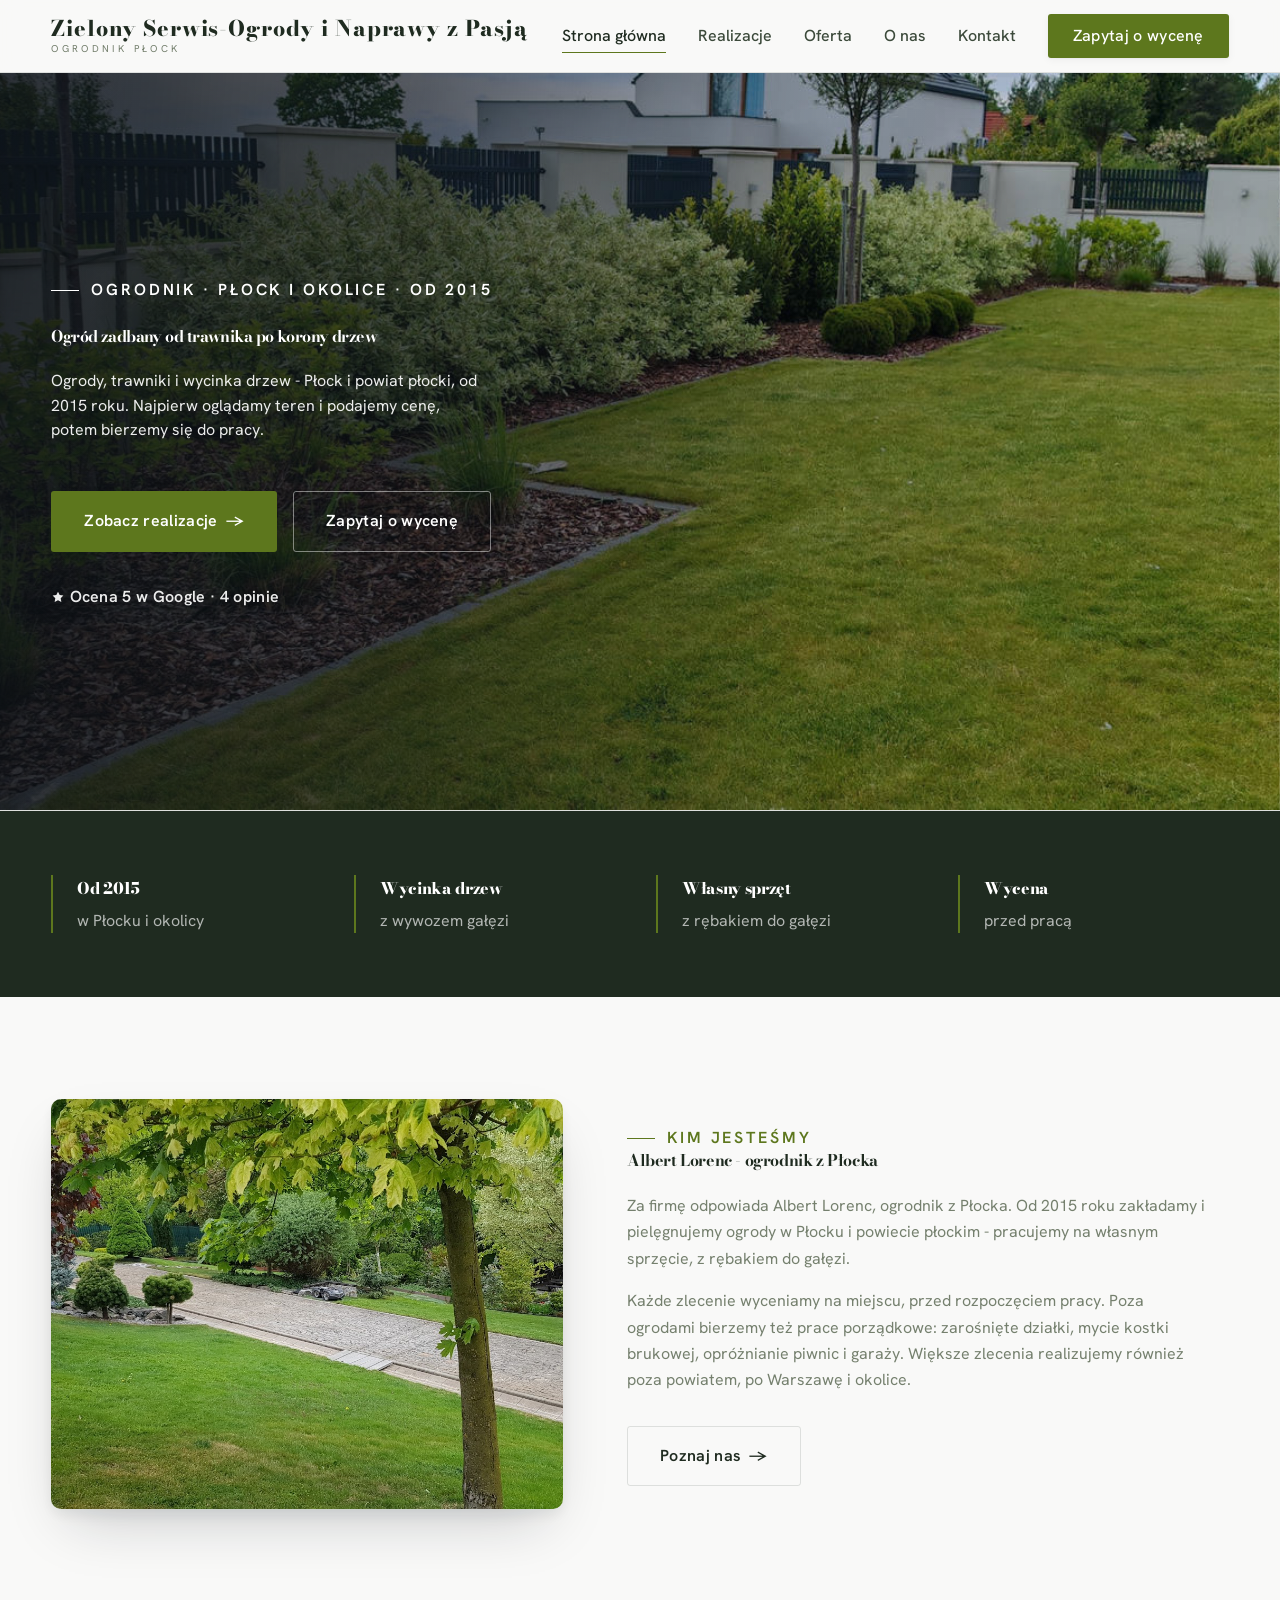
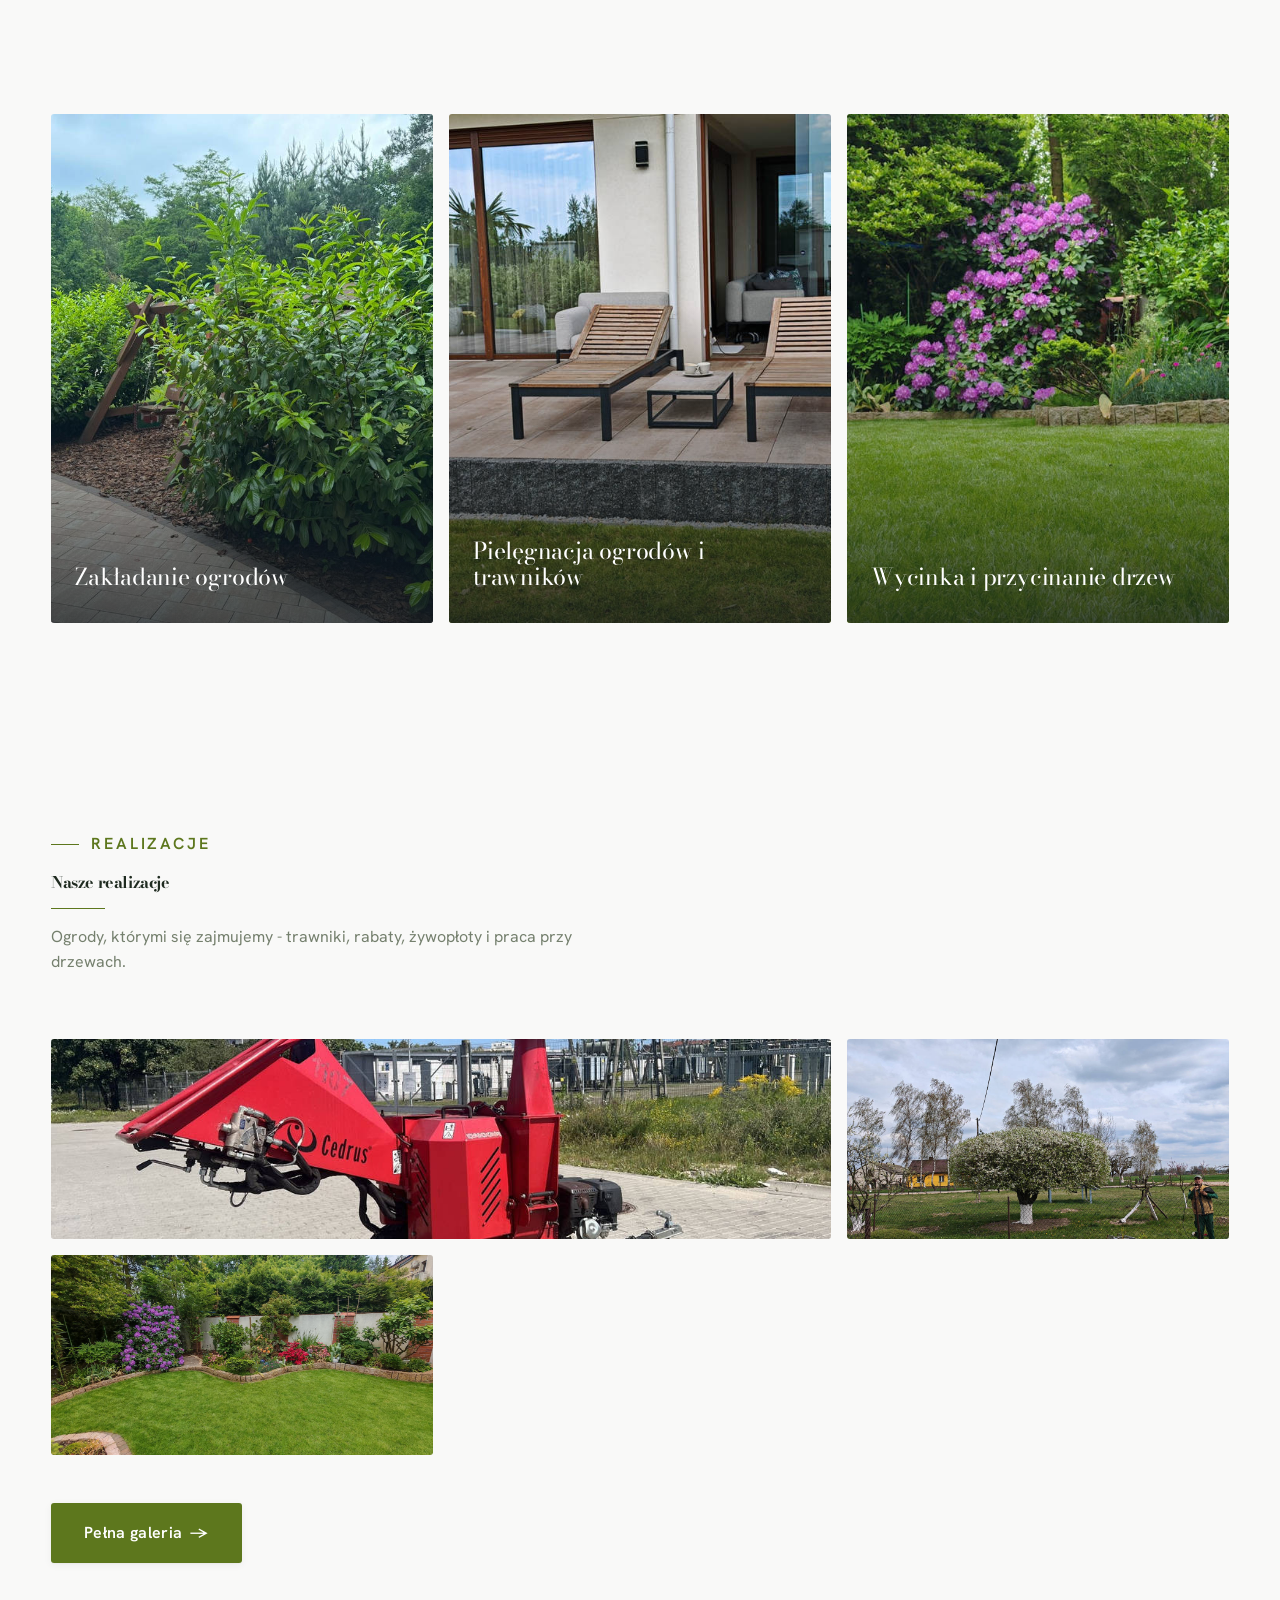
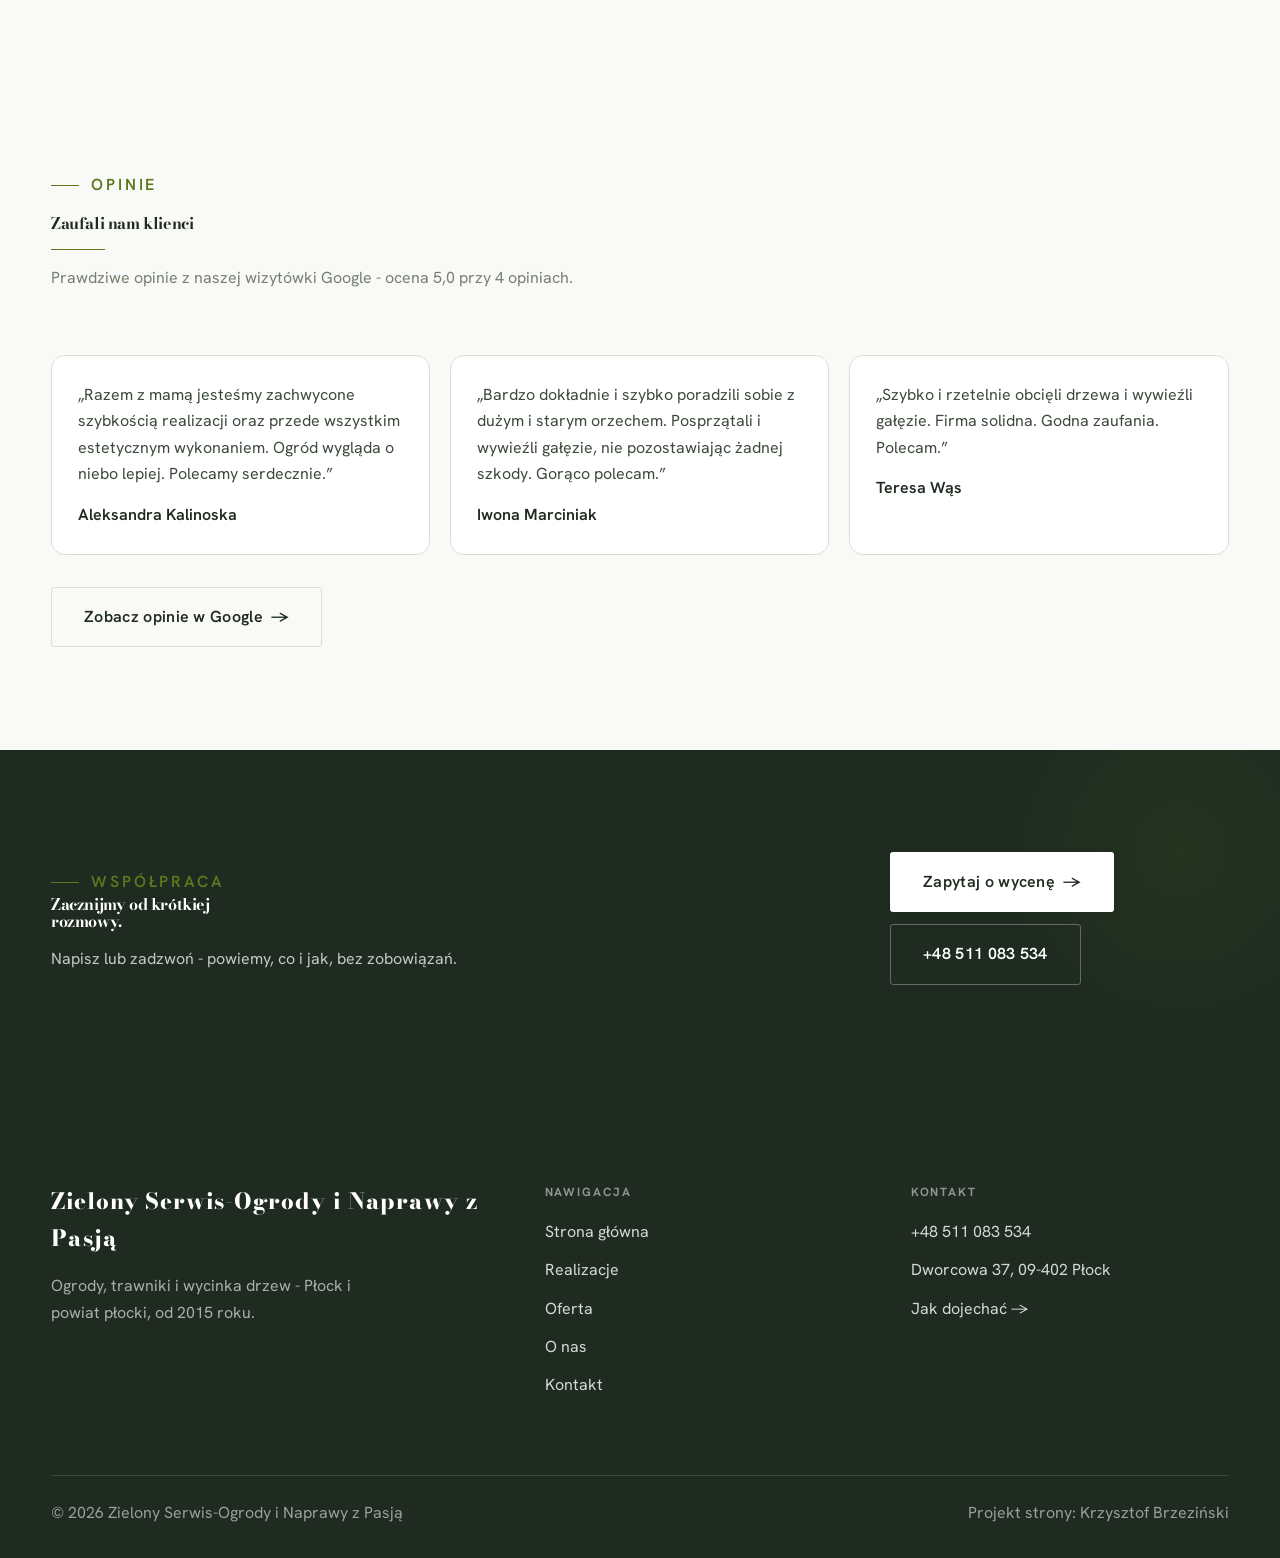
==== index.html @ 383aa209 "Strona demo: zielony-serwis-ogrody-i-naprawy-z-pasja" ====
<!DOCTYPE html>
<html lang="pl">
<head>
<meta charset="UTF-8">
<meta name="viewport" content="width=device-width, initial-scale=1.0">
<title>Zielony Serwis-Ogrody i Naprawy z Pasją - Ogrodnik · Płock</title>
<meta name="description" content="Zielony Serwis-Ogrody i Naprawy z Pasją - ogrodnik, Płock i okolice. Zakładanie i pielęgnacja ogrodów, koszenie trawników, wycinka i przycinanie drzew z wywozem gałęzi, porządkowanie działek. Wycena przed pracą - zadzwoń.">
<link rel="preconnect" href="https://fonts.googleapis.com">
<link rel="preconnect" href="https://fonts.gstatic.com" crossorigin>
<link href="https://fonts.googleapis.com/css2?family=Bodoni+Moda:wght@500;600;700&family=Hanken+Grotesk:wght@400;500;600&display=swap" rel="stylesheet">
<link rel="stylesheet" href="assets/styles.css">
</head>
<body>

<header class="nav">
  <div class="wrap nav-inner">
    <a class="brand" href="index.html"><span class="name">Zielony Serwis-Ogrody i Naprawy z Pasją</span><span class="sub">Ogrodnik Płock</span></a>
    <nav class="nav-links">
      <a href="index.html" class="active">Strona główna</a>
      <a href="realizacje.html">Realizacje</a>
      <a href="oferta.html">Oferta</a>
      <a href="o-nas.html">O nas</a>
      <a href="kontakt.html">Kontakt</a>
      <a href="kontakt.html" class="btn btn-accent">Zapytaj o wycenę</a>
    </nav>
    <button class="nav-toggle" aria-label="Menu"><span></span><span></span><span></span></button>
  </div>
</header>

<section class="hero-cine">
  <img src="img/hero.jpg" alt="Zielony Serwis-Ogrody i Naprawy z Pasją - Ogród zadbany przez cały sezon, od trawnika po korony drzew">
  <div class="wrap">
    <div class="hero-copy">
      <span class="eyebrow">Ogrodnik · Płock i okolice · od 2015</span>
      <h1>Ogród zadbany od trawnika po korony drzew</h1>
      <p class="lead">Ogrody, trawniki i wycinka drzew - Płock i powiat płocki, od 2015 roku. Najpierw oglądamy teren i podajemy cenę, potem bierzemy się do pracy.</p>
      <div class="hero-actions">
        <a href="realizacje.html" class="btn btn-accent">Zobacz realizacje <span class="arr">→</span></a>
        <a href="kontakt.html" class="btn btn-ghost" style="color:#fff;border-color:rgba(255,255,255,.45)">Zapytaj o wycenę</a>
      </div>
      <div style="margin-top:var(--space-6);color:#fff;font-weight:600;letter-spacing:.02em;opacity:.92"><svg class="ico-star" width="14" height="14" viewBox="0 0 24 24" style="vertical-align:-2px" aria-hidden="true"><path d="M12 2.8l2.85 5.8 6.4.93-4.63 4.5 1.1 6.37L12 17.4l-5.72 3 1.1-6.37-4.63-4.5 6.4-.93L12 2.8Z" fill="currentColor"/></svg> Ocena 5 w Google · 4 opinie</div>
    </div>
  </div>
</section>
<section class="strip" style="padding-block:0">
  <div class="wrap">
    <div class="item reveal"><div class="k">Od 2015</div><div class="v">w Płocku i okolicy</div></div>
    <div class="item reveal"><div class="k">Wycinka drzew</div><div class="v">z wywozem gałęzi</div></div>
    <div class="item reveal"><div class="k">Własny sprzęt</div><div class="v">z rębakiem do gałęzi</div></div>
    <div class="item reveal"><div class="k">Wycena</div><div class="v">przed pracą</div></div>
  </div>
</section>
<section>
  <div class="wrap split">
    <div class="split-art reveal"><img src="img/g1.jpg" alt="Zielony Serwis-Ogrody i Naprawy z Pasją - realizacja" loading="lazy"></div>
    <div class="split-copy reveal">
      <span class="eyebrow">Kim jesteśmy</span>
      <h2>Albert Lorenc - ogrodnik z Płocka</h2>
      <p class="muted">Za firmę odpowiada Albert Lorenc, ogrodnik z Płocka. Od 2015 roku zakładamy i pielęgnujemy ogrody w Płocku i powiecie płockim - pracujemy na własnym sprzęcie, z rębakiem do gałęzi.</p>
      <p class="muted">Każde zlecenie wyceniamy na miejscu, przed rozpoczęciem pracy. Poza ogrodami bierzemy też prace porządkowe: zarośnięte działki, mycie kostki brukowej, opróżnianie piwnic i garaży. Większe zlecenia realizujemy również poza powiatem, po Warszawę i okolice.</p>
      <a href="o-nas.html" class="btn btn-ghost">Poznaj nas <span class="arr">→</span></a>
    </div>
  </div>
</section>
<section class="gateways-band">
  <div class="wrap">
    <div class="gateways">
      <a href="oferta.html" class="gateway reveal"><img src="img/g2.jpg" alt="Zakładanie ogrodów" loading="lazy"><span class="g-ttl">Zakładanie ogrodów</span></a>
      <a href="oferta.html" class="gateway reveal"><img src="img/g3.jpg" alt="Pielęgnacja ogrodów i trawników" loading="lazy"><span class="g-ttl">Pielęgnacja ogrodów i trawników</span></a>
      <a href="oferta.html" class="gateway reveal"><img src="img/g4.jpg" alt="Wycinka i przycinanie drzew" loading="lazy"><span class="g-ttl">Wycinka i przycinanie drzew</span></a>
    </div>
  </div>
</section>
<section>
  <div class="wrap">
    <div class="head reveal">
      <span class="eyebrow">Realizacje</span>
      <h2>Nasze realizacje</h2>
      <p>Ogrody, którymi się zajmujemy - trawniki, rabaty, żywopłoty i praca przy drzewach.</p>
    </div>
    <div class="gallery">
      <div class="tile t-two3 reveal"><img src="img/g5.jpg" alt="Rębak do gałęzi" loading="lazy"><div class="cap">Rębak do gałęzi</div></div>
      <div class="tile t-third reveal"><img src="img/g6.jpg" alt="Przycinka starego drzewa" loading="lazy"><div class="cap">Przycinka starego drzewa</div></div>
      <div class="tile t-third reveal"><img src="img/about.jpg" alt="Zielony Serwis-Ogrody i Naprawy z Pasją" loading="lazy"></div>
    </div>
    <div style="margin-top:var(--space-7)" class="reveal"><a href="realizacje.html" class="btn btn-accent">Pełna galeria <span class="arr">→</span></a></div>
  </div>
</section>
<section>
  <div class="wrap">
    <div class="head reveal">
      <span class="eyebrow">Opinie</span>
      <h2>Zaufali nam klienci</h2>
      <p>Prawdziwe opinie z naszej wizytówki Google - ocena 5,0 przy 4 opiniach.</p>
    </div>
    <div class="reveal" style="display:grid;grid-template-columns:repeat(auto-fit,minmax(260px,1fr));gap:20px;margin-top:var(--space-7,2.5rem)">
      <figure style="margin:0;background:var(--white,#fff);border:1px solid var(--rose,#D9E0D2);border-radius:14px;padding:26px">
        <blockquote style="margin:0;font-size:1rem;line-height:1.65;color:var(--espresso-2,#3C4A3B)">&bdquo;Razem z mam&#261; jeste&#347;my zachwycone szybko&#347;ci&#261; realizacji oraz przede wszystkim estetycznym wykonaniem. Ogr&oacute;d wygl&#261;da o niebo lepiej. Polecamy serdecznie.&rdquo;</blockquote>
        <figcaption style="margin-top:14px;font-weight:600;color:var(--espresso,#1F2B20)">Aleksandra Kalinoska</figcaption>
      </figure>
      <figure style="margin:0;background:var(--white,#fff);border:1px solid var(--rose,#D9E0D2);border-radius:14px;padding:26px">
        <blockquote style="margin:0;font-size:1rem;line-height:1.65;color:var(--espresso-2,#3C4A3B)">&bdquo;Bardzo dok&#322;adnie i szybko poradzili sobie z du&#380;ym i starym orzechem. Posprz&#261;tali i wywie&#378;li ga&#322;&#281;zie, nie pozostawiaj&#261;c &#380;adnej szkody. Gor&#261;co polecam.&rdquo;</blockquote>
        <figcaption style="margin-top:14px;font-weight:600;color:var(--espresso,#1F2B20)">Iwona Marciniak</figcaption>
      </figure>
      <figure style="margin:0;background:var(--white,#fff);border:1px solid var(--rose,#D9E0D2);border-radius:14px;padding:26px">
        <blockquote style="margin:0;font-size:1rem;line-height:1.65;color:var(--espresso-2,#3C4A3B)">&bdquo;Szybko i rzetelnie obci&#281;li drzewa i wywie&#378;li ga&#322;&#281;zie. Firma solidna. Godna zaufania. Polecam.&rdquo;</blockquote>
        <figcaption style="margin-top:14px;font-weight:600;color:var(--espresso,#1F2B20)">Teresa W&#261;s</figcaption>
      </figure>
    </div>
    <div class="reveal" style="margin-top:var(--space-6,2rem)"><a class="btn btn-ghost" href="https://maps.google.com/?cid=3458383013996182584" target="_blank" rel="noopener">Zobacz opinie w Google <span class="arr">&rarr;</span></a></div>
  </div>
</section>
<section class="cta">
  <div class="wrap">
    <div class="reveal">
      <span class="eyebrow">Współpraca</span>
      <h2>Zacznijmy od krótkiej rozmowy.</h2>
      <p>Napisz lub zadzwoń - powiemy, co i jak, bez zobowiązań.</p>
    </div>
    <div class="cta-actions reveal">
      <a href="kontakt.html" class="btn btn-light">Zapytaj o wycenę <span class="arr">→</span></a>
      <a href="tel:+48511083534" class="btn btn-ghost" style="color:#fff;border-color:rgba(255,255,255,.3)">+48 511 083 534</a>
    </div>
  </div>
</section>

<footer>
  <div class="wrap">
    <div class="foot-grid">
      <div class="foot-brand">
        <div class="name">Zielony Serwis-Ogrody i Naprawy z Pasją</div>
        <p>Ogrody, trawniki i wycinka drzew - Płock i powiat płocki, od 2015 roku.</p>
      </div>
      <div class="foot-col">
        <h4>Nawigacja</h4>
        <a href="index.html">Strona główna</a>
        <a href="realizacje.html">Realizacje</a>
        <a href="oferta.html">Oferta</a>
        <a href="o-nas.html">O nas</a>
        <a href="kontakt.html">Kontakt</a>
      </div>
      <div class="foot-col">
        <h4>Kontakt</h4>
        <a href="tel:+48511083534">+48 511 083 534</a>
        <p>Dworcowa 37, 09-402 Płock</p>
        <a href="https://maps.google.com/?cid=3458383013996182584&g_mp=CiVnb29nbGUubWFwcy5wbGFjZXMudjEuUGxhY2VzLkdldFBsYWNlEAIYBCAA" target="_blank" rel="noopener">Jak dojechać →</a>
      </div>
    </div>
    <div class="foot-bot">
      <span>© 2026 Zielony Serwis-Ogrody i Naprawy z Pasją</span>
      <span>Projekt strony: Krzysztof Brzeziński</span>
    </div>
  </div>
</footer>


<script src="assets/main.js"></script>
</body>
</html>
---- assets/styles.css ----
/* ============================================================
   STOLBASZ — premium, architektoniczny B2B fit-out
   Jasna paleta, zero brązu. System wg premium-web-craft.
   Projekt strony: Krzysztof Brzeziński
   ============================================================ */

:root{
  /* PALETA — jasna, architektoniczna, chłodna */
  --paper:#F8F6F0;          /* główne tło */
  --paper-2:#EAEBDF;        /* sekcje alternatywne (chłodny jasny szary) */
  --paper-3:#EAEBDF;        /* delikatne wypełnienia */
  --ink:#1F2B20;            /* tekst główny — chłodny grafit */
  --ink-soft:#3C4A3B;       /* nagłówki drugorzędne */
  --muted:#75806E;          /* tekst poboczny */
  --line:rgba(31,43,32,.12);/* hairline */
  --accent:#2E4A36;         /* stonowany petrol-slate — jedyny akcent */
  --accent-d:#22392A;
  --accent-soft:rgba(46,74,54,.10);
  --dark:#1F2B20;           /* sekcje ciemne (stopka/CTA) */

  /* ODSTĘPY — skala 4/8 */
  --space-1:4px; --space-2:8px; --space-3:12px; --space-4:16px; --space-5:24px;
  --space-6:32px; --space-7:48px; --space-8:64px; --space-9:96px; --space-10:128px;

  /* TYPOGRAFIA — fluid clamp() */
  --text-sm:clamp(.82rem,.8rem+.1vw,.9rem);
  --text-base:clamp(1rem,.97rem+.15vw,1.1rem);
  --text-lg:clamp(1.12rem,1.05rem+.3vw,1.3rem);
  --text-h3:clamp(1.2rem,1.1rem+.5vw,1.5rem);
  --text-h2:clamp(1.9rem,1.5rem+1.9vw,2.8rem);
  --text-h1:clamp(2.6rem,1.9rem+3.6vw,4.6rem);

  /* PROMIENIE — architektoniczne, raczej ostre */
  --r-sm:3px; --r-md:6px; --r-lg:10px;

  /* RUCH */
  --ease:cubic-bezier(.25,.46,.45,.94); --dur:.24s;

  /* CIENIE — miękkie, warstwowe */
  --sh-sm:0 1px 2px rgba(16,24,32,.04), 0 2px 8px rgba(16,24,32,.05);
  --sh-md:0 2px 6px rgba(16,24,32,.05), 0 12px 28px -8px rgba(16,24,32,.12);
  --sh-lg:0 6px 14px rgba(16,24,32,.07), 0 26px 56px -18px rgba(16,24,32,.22);

  --hairline:1px solid var(--line);

  --font-display:'Bodoni Moda',serif;
  --font-body:'Hanken Grotesk',sans-serif;
}

*{box-sizing:border-box;margin:0;padding:0}
html{scroll-behavior:smooth}
body{
  font-family:var(--font-body);
  font-size:var(--text-base);
  line-height:1.65;
  color:var(--ink);
  background:var(--paper);
  -webkit-font-smoothing:antialiased;
  text-rendering:optimizeLegibility;
}
img{max-width:100%;display:block}
a{color:inherit;text-decoration:none}

.wrap{width:min(92%,1180px);margin-inline:auto}
section{padding-block:clamp(52px,6.5vw,96px)}

h1,h2,h3{font-family:var(--font-display);font-weight:700;line-height:1.08;letter-spacing:-.02em;color:var(--ink)}
h1{font-size:var(--text-h1);letter-spacing:-.035em}
h2{font-size:var(--text-h2);letter-spacing:-.025em}
h3{font-size:var(--text-h3)}
p{max-width:65ch}

.eyebrow{
  font-family:var(--font-body);
  font-size:var(--text-sm);
  font-weight:600;
  letter-spacing:.18em;
  text-transform:uppercase;
  color:var(--accent);
  display:inline-flex;align-items:center;gap:var(--space-3);
}
.eyebrow::before{content:"";width:28px;height:1px;background:var(--accent);display:inline-block}

.muted{color:var(--muted)}
.lead{font-size:var(--text-lg);line-height:1.55;color:var(--ink-soft);max-width:50ch}

/* ---------- BUTTONS ---------- */
.btn{
  display:inline-flex;align-items:center;gap:var(--space-2);
  font-weight:600;font-size:var(--text-sm);letter-spacing:.02em;
  padding:var(--space-4) var(--space-6);
  border-radius:var(--r-sm);
  transition:transform var(--dur) var(--ease),box-shadow var(--dur) var(--ease),background var(--dur) var(--ease);
  cursor:pointer;border:1px solid transparent;
}
.btn-accent{background:var(--accent);color:#fff;box-shadow:var(--sh-sm)}
.btn-accent:hover{background:var(--accent-d);transform:translateY(-2px);box-shadow:var(--sh-md)}
.btn-accent:active{transform:translateY(0);box-shadow:var(--sh-sm)}
.btn-ghost{background:transparent;color:var(--ink);border-color:var(--line)}
.btn-ghost:hover{border-color:var(--accent);color:var(--accent);transform:translateY(-2px)}
.btn-light{background:#fff;color:var(--ink);box-shadow:var(--sh-sm)}
.btn-light:hover{transform:translateY(-2px);box-shadow:var(--sh-md)}
.btn .arr{transition:transform var(--dur) var(--ease)}
.btn:hover .arr{transform:translateX(4px)}

/* ---------- NAV ---------- */
.nav{
  position:sticky;top:0;z-index:50;
  background:color-mix(in srgb,var(--paper) 88%,transparent);
  backdrop-filter:saturate(140%) blur(10px);
  border-bottom:var(--hairline);
}
.nav-inner{display:flex;align-items:center;justify-content:space-between;height:72px}
.brand{display:flex;flex-direction:column;line-height:1}
.brand .name{font-family:var(--font-display);font-weight:800;font-size:1.35rem;letter-spacing:.04em}
.brand .sub{font-size:.62rem;letter-spacing:.34em;text-transform:uppercase;color:var(--muted);margin-top:5px}
.nav-links{display:flex;align-items:center;gap:var(--space-6)}
.nav-links a{font-size:var(--text-sm);font-weight:500;color:var(--ink-soft);position:relative;padding-block:4px;transition:color var(--dur) var(--ease)}
.nav-links a::after{content:"";position:absolute;left:0;bottom:0;width:0;height:1.5px;background:var(--accent);transition:width var(--dur) var(--ease)}
.nav-links a:hover,.nav-links a.active{color:var(--ink)}
.nav-links a:hover::after,.nav-links a.active::after{width:100%}
.nav-links .btn{padding:var(--space-2) var(--space-5)}
/* przyciski w nav: właściwy kolor (przebij .nav-links a) + bez podkreślenia */
.nav-links a.btn-accent{color:#fff}
.nav-links a.btn-ghost,.nav-links a.btn-light{color:var(--ink)}
.nav-links a.btn::after{display:none}
.nav-toggle{display:none;background:none;border:none;cursor:pointer;flex-direction:column;gap:5px;padding:8px}
.nav-toggle span{width:24px;height:2px;background:var(--ink);transition:var(--dur)}

/* ---------- HERO (split) ---------- */
.hero{position:relative;overflow:hidden;border-bottom:var(--hairline)}
.hero-grid{display:grid;grid-template-columns:1.05fr .95fr;gap:clamp(24px,4vw,60px);align-items:center;
  padding-block:clamp(36px,4.5vw,64px)}
.hero-copy .eyebrow{margin-bottom:var(--space-5)}
.hero-copy h1{margin-bottom:var(--space-5)}
.hero-copy .lead{margin-bottom:var(--space-7)}
.hero-actions{display:flex;flex-wrap:wrap;gap:var(--space-4)}
.hero-art{position:relative;aspect-ratio:4/3;border-radius:var(--r-lg);overflow:hidden;box-shadow:var(--sh-lg)}
.hero-art img{width:100%;height:100%;object-fit:cover}
.hero-art::after{content:"";position:absolute;inset:0;background:linear-gradient(180deg,transparent 55%,rgba(18,24,28,.28))}
.hero-badge{position:absolute;left:var(--space-5);bottom:var(--space-5);z-index:2;
  background:rgba(252,252,251,.94);backdrop-filter:blur(4px);
  border-radius:var(--r-md);padding:var(--space-4) var(--space-5);box-shadow:var(--sh-md);max-width:78%}
.hero-badge strong{display:block;font-family:var(--font-display);font-size:1rem;letter-spacing:-.01em}
.hero-badge span{font-size:var(--text-sm);color:var(--muted)}

/* ---------- HERO duży / kinowy (strona główna) ---------- */
.hero-cine{position:relative;min-height:clamp(560px,82vh,840px);min-height:clamp(560px,82svh,840px);display:flex;align-items:center;overflow:hidden;border-bottom:var(--hairline)}
.hero-cine>img{position:absolute;inset:0;width:100%;height:100%;object-fit:cover;z-index:0}
.hero-cine::after{content:"";position:absolute;inset:0;z-index:1;
  background:linear-gradient(95deg,rgba(13,18,23,.86) 0%,rgba(13,18,23,.64) 32%,rgba(13,18,23,.24) 62%,rgba(13,18,23,.04) 100%)}
.hero-cine .wrap{position:relative;z-index:2;padding-block:var(--space-8)}
.hero-cine .hero-copy{max-width:660px}
.hero-cine .eyebrow{color:#fff;margin-bottom:var(--space-5)}
.hero-cine .eyebrow::before{background:#fff}
.hero-cine h1{color:#fff;margin-bottom:var(--space-5);font-size:clamp(2.9rem,2rem+4.4vw,5.2rem)}
.hero-cine .lead{color:rgba(255,255,255,.92);max-width:48ch;margin-bottom:var(--space-7)}
.hero-cine .hero-actions{display:flex;flex-wrap:wrap;gap:var(--space-4)}
@media(max-width:680px){
  .hero-cine{min-height:clamp(520px,76vh,640px);min-height:clamp(520px,76svh,640px);align-items:flex-end}
  .hero-cine::after{background:linear-gradient(0deg,rgba(13,18,23,.9) 6%,rgba(13,18,23,.45) 55%,rgba(13,18,23,.25) 100%)}
  .hero-cine .wrap{padding-bottom:var(--space-9)}
}

/* full-bleed hero variant (podstrony) */
.pagehead{position:relative;min-height:46vh;min-height:46svh;display:flex;align-items:flex-end;overflow:hidden;border-bottom:var(--hairline)}
.pagehead img{position:absolute;inset:0;width:100%;height:100%;object-fit:cover}
.pagehead::after{content:"";position:absolute;inset:0;background:linear-gradient(180deg,rgba(18,24,28,.25),rgba(18,24,28,.62))}
.pagehead .wrap{position:relative;z-index:2;padding-block:var(--space-9);color:#fff}
.pagehead h1{color:#fff;max-width:18ch}
.pagehead .eyebrow{color:#fff}
.pagehead .eyebrow::before{background:#fff}
.pagehead p{color:rgba(255,255,255,.86);margin-top:var(--space-4);max-width:54ch}

/* ---------- STRIP (pasek skrótów / liczby) ---------- */
.strip{background:var(--dark);color:#fff}
.strip .wrap{display:grid;grid-template-columns:repeat(4,1fr);gap:var(--space-6);padding-block:var(--space-8)}
.strip .item .k{font-family:var(--font-display);font-size:clamp(1.6rem,1.2rem+1.4vw,2.4rem);font-weight:800;letter-spacing:-.02em;color:#fff}
.strip .item .v{font-size:var(--text-sm);color:rgba(255,255,255,.66);margin-top:var(--space-2);line-height:1.45}
.strip .item{border-left:2px solid var(--accent);padding-left:var(--space-5)}

/* ---------- SECTION HEAD ---------- */
.head{max-width:48rem;margin-bottom:var(--space-8)}
.head.center{margin-inline:auto;text-align:center}
.head .eyebrow{margin-bottom:var(--space-4)}
.head h2{margin-bottom:var(--space-4)}
.head p{color:var(--muted);font-size:var(--text-lg);line-height:1.55}
.head.center p{margin-inline:auto}

/* ---------- INTRO SPLIT ---------- */
.split{display:grid;grid-template-columns:.92fr 1.08fr;gap:clamp(28px,5vw,80px);align-items:center}
.split.rev{grid-template-columns:1.08fr .92fr}
.split.rev .split-art{order:-1}
.split-art{position:relative;aspect-ratio:5/4;border-radius:var(--r-lg);overflow:hidden;box-shadow:var(--sh-lg)}
.split-art img{width:100%;height:100%;object-fit:cover}
.split-copy h2{margin-bottom:var(--space-5)}
.split-copy p+p{margin-top:var(--space-4)}
.split-copy .btn{margin-top:var(--space-6)}

/* ---------- SERVICES (zakres) ---------- */
.svc-grid{display:grid;grid-template-columns:repeat(auto-fit,minmax(280px,1fr));gap:var(--space-5)}
.svc{background:#fff;border:var(--hairline);border-radius:var(--r-md);padding:var(--space-7) var(--space-6);
  transition:transform var(--dur) var(--ease),box-shadow var(--dur) var(--ease),border-color var(--dur) var(--ease);
  position:relative;overflow:hidden}
.svc::before{content:"";position:absolute;left:0;top:0;width:3px;height:0;background:var(--accent);transition:height var(--dur) var(--ease)}
.svc:hover{transform:translateY(-4px);box-shadow:var(--sh-md);border-color:transparent}
.svc:hover::before{height:100%}
.svc .ic{font-family:var(--font-display);font-size:.8rem;font-weight:700;letter-spacing:.12em;color:var(--accent);margin-bottom:var(--space-4)}
.svc h3{margin-bottom:var(--space-3);font-size:1.22rem}
.svc p{color:var(--muted);font-size:var(--text-base);line-height:1.6}

/* big detailed service rows */
.svc-row{display:grid;grid-template-columns:.8fr 1.2fr;gap:clamp(20px,4vw,60px);align-items:center;padding-block:var(--space-8)}
.svc-row+.svc-row{border-top:var(--hairline)}
.svc-row.rev{grid-template-columns:1.2fr .8fr}
.svc-row.rev .svc-row-art{order:-1}
.svc-row-art{aspect-ratio:4/3;border-radius:var(--r-md);overflow:hidden;box-shadow:var(--sh-md)}
.svc-row-art img{width:100%;height:100%;object-fit:cover}
.svc-row h3{font-size:1.5rem;margin-bottom:var(--space-4)}
.svc-row .num{font-family:var(--font-display);font-size:.85rem;font-weight:700;letter-spacing:.14em;color:var(--accent);display:block;margin-bottom:var(--space-3)}
.svc-row ul{list-style:none;margin-top:var(--space-4);display:flex;flex-direction:column;gap:var(--space-2)}
.svc-row li{position:relative;padding-left:var(--space-5);color:var(--muted);font-size:var(--text-base)}
.svc-row li::before{content:"";position:absolute;left:0;top:.62em;width:8px;height:1px;background:var(--accent)}

/* ---------- GALLERY (realizacje) ---------- */
.gallery{display:grid;grid-template-columns:repeat(12,1fr);gap:var(--space-4);grid-auto-rows:200px}
/* GALERIA MASONRY — pionowe zdjęcia (portrety beauty/wellness) bez przycinania: kolumny, height auto */
.gallery-masonry{column-count:3;column-gap:var(--space-4)}
@media(max-width:900px){.gallery-masonry{column-count:2}}
@media(max-width:560px){.gallery-masonry{column-count:1}}
.gallery-masonry .m-tile{break-inside:avoid;margin:0 0 var(--space-4);padding:0;position:relative;overflow:hidden;border-radius:var(--r-md);border:1px solid var(--line)}
.gallery-masonry .m-tile img{width:100%;height:auto;display:block}
.gallery-masonry .m-tile .cap{position:absolute;left:0;right:0;bottom:0;padding:var(--space-4);color:#fff;background:linear-gradient(0deg,rgba(0,0,0,.55),transparent);font-size:var(--text-sm)}
.gallery-masonry .m-tile .cap small{display:block;font-weight:400;opacity:.78;letter-spacing:.04em;text-transform:uppercase;font-size:.66rem;margin-top:3px}
.tile{position:relative;overflow:hidden;border-radius:var(--r-md);box-shadow:var(--sh-sm);
  transition:transform var(--dur) var(--ease),box-shadow var(--dur) var(--ease)}
.tile img{width:100%;height:100%;object-fit:cover;transition:transform .6s var(--ease)}
.tile:hover{box-shadow:var(--sh-md)}
.tile:hover img{transform:scale(1.05)}
.tile .cap{position:absolute;left:0;right:0;bottom:0;padding:var(--space-5) var(--space-4) var(--space-4);
  background:linear-gradient(transparent,rgba(18,24,28,.78));color:#fff;
  font-size:var(--text-sm);font-weight:600;letter-spacing:.01em;
  opacity:0;transform:translateY(8px);transition:var(--dur) var(--ease)}
.tile:hover .cap{opacity:1;transform:translateY(0)}
.tile .cap small{display:block;font-weight:400;opacity:.78;letter-spacing:.04em;text-transform:uppercase;font-size:.66rem;margin-top:3px}
/* bento spans */
.t-wide{grid-column:span 6}
.t-tall{grid-column:span 6;grid-row:span 2}
.t-std{grid-column:span 6}
.t-third{grid-column:span 4}
.t-two3{grid-column:span 8}

/* ---------- TRUST / WIARYGODNOŚĆ ---------- */
.trust{background:var(--paper-2)}
.trust-grid{display:grid;grid-template-columns:repeat(auto-fit,minmax(240px,1fr));gap:var(--space-5);margin-top:var(--space-7)}
.trust-card{background:#fff;border-radius:var(--r-md);padding:var(--space-7) var(--space-6);box-shadow:var(--sh-sm);border-top:3px solid var(--accent)}
.trust-card .big{font-family:var(--font-display);font-size:clamp(1.8rem,1.3rem+1.6vw,2.6rem);font-weight:800;letter-spacing:-.02em;color:var(--ink);line-height:1}
.trust-card h3{font-size:1.12rem;margin:var(--space-3) 0 var(--space-2)}
.trust-card p{color:var(--muted);font-size:var(--text-base);line-height:1.55}

/* ---------- CTA band ---------- */
.cta{background:var(--dark);color:#fff;position:relative;overflow:hidden}
.cta .wrap{display:grid;grid-template-columns:1.4fr .6fr;gap:var(--space-7);align-items:center;position:relative;z-index:2}
.cta h2{color:#fff;max-width:20ch}
.cta p{color:rgba(255,255,255,.74);margin-top:var(--space-4)}
.cta-actions{display:flex;flex-direction:column;gap:var(--space-3);align-items:flex-start}
.cta::before{content:"";position:absolute;right:-80px;top:-80px;width:360px;height:360px;border-radius:50%;
  background:radial-gradient(circle,var(--accent-soft),transparent 70%)}

/* ---------- CONTACT ---------- */
.contact-grid{display:grid;grid-template-columns:.85fr 1.15fr;gap:clamp(28px,4vw,56px);align-items:start}
.info-list{display:flex;flex-direction:column;gap:var(--space-2)}
.info-row{display:flex;gap:var(--space-4);align-items:flex-start;padding-block:var(--space-4);border-bottom:var(--hairline)}
.info-row .ic{flex:none;width:42px;height:42px;display:grid;place-items:center;border-radius:50%;
  background:var(--accent-soft);color:var(--accent);font-size:1.05rem}
.info-row .lbl{font-size:.72rem;letter-spacing:.14em;text-transform:uppercase;color:var(--muted)}
.info-row .val{font-weight:600;font-size:var(--text-base);margin-top:2px}
.info-row a.val:hover{color:var(--accent)}
.map{border:none;border-radius:var(--r-lg);box-shadow:var(--sh-md);width:100%;height:100%;min-height:380px;filter:grayscale(.2) contrast(1.02)}
.form{background:#fff;border:var(--hairline);border-radius:var(--r-lg);padding:clamp(24px,3vw,40px);box-shadow:var(--sh-sm)}
.form .fld{margin-bottom:var(--space-5)}
.form label{display:block;font-size:var(--text-sm);font-weight:600;margin-bottom:var(--space-2)}
.form input,.form textarea{width:100%;font-family:inherit;font-size:var(--text-base);color:var(--ink);
  padding:var(--space-4);border:var(--hairline);border-radius:var(--r-sm);background:var(--paper);transition:border-color var(--dur)}
.form input:focus,.form textarea:focus{outline:none;border-color:var(--accent);background:#fff}
.form textarea{resize:vertical;min-height:120px}
.form .note{font-size:var(--text-sm);color:var(--muted);margin-top:var(--space-3)}

/* ---------- FOOTER ---------- */
footer{background:var(--dark);color:#fff;padding-block:var(--space-9) var(--space-6)}
.foot-grid{display:grid;grid-template-columns:1.4fr 1fr 1fr;gap:var(--space-7);margin-bottom:var(--space-8)}
.foot-brand .name{font-family:var(--font-display);font-weight:800;font-size:1.4rem;letter-spacing:.04em}
.foot-brand p{color:rgba(255,255,255,.62);margin-top:var(--space-4);font-size:var(--text-base);max-width:38ch}
.foot-col h4{font-size:.74rem;letter-spacing:.16em;text-transform:uppercase;color:rgba(255,255,255,.5);margin-bottom:var(--space-4)}
.foot-col a,.foot-col p{display:block;color:rgba(255,255,255,.82);font-size:var(--text-base);margin-bottom:var(--space-3)}
.foot-col a:hover{color:#fff}
.foot-bot{border-top:1px solid rgba(255,255,255,.12);padding-top:var(--space-5);display:flex;justify-content:space-between;flex-wrap:wrap;gap:var(--space-3);
  font-size:var(--text-sm);color:rgba(255,255,255,.55)}
.foot-bot a:hover{color:#fff}

/* ---------- REVEAL ---------- */
.reveal{opacity:0;transform:translateY(22px);transition:opacity .6s var(--ease),transform .6s var(--ease)}
.reveal.in{opacity:1;transform:none}

/* ---------- RESPONSIVE ---------- */
@media(max-width:920px){
  .hero-grid,.split,.split.rev,.svc-row,.svc-row.rev,.cta .wrap,.contact-grid,.foot-grid{grid-template-columns:1fr}
  .split.rev .split-art,.svc-row.rev .svc-row-art{order:0}
  .hero-art{aspect-ratio:16/10;max-height:420px}
  .strip .wrap{grid-template-columns:repeat(2,1fr);gap:var(--space-7)}
  .gallery{grid-auto-rows:180px}
  .t-wide,.t-tall,.t-std,.t-third,.t-two3{grid-column:span 6}
  .t-tall{grid-row:span 1}
  .cta-actions{flex-direction:row;flex-wrap:wrap}
  .foot-grid{gap:var(--space-6)}
}
@media(max-width:680px){
  .nav-links{position:fixed;inset:72px 0 auto 0;background:var(--paper);flex-direction:column;align-items:stretch;
    gap:0;padding:var(--space-4) 6%;border-bottom:var(--hairline);box-shadow:var(--sh-md);
    transform:translateY(-120%);transition:transform var(--dur) var(--ease)}
  .nav-links.open{transform:translateY(0)}
  .nav-links a{padding-block:var(--space-4);border-bottom:var(--hairline)}
  .nav-links .btn{margin-top:var(--space-3);justify-content:center}
  .nav-toggle{display:flex}
  .strip .wrap{grid-template-columns:1fr}
  .gallery{grid-template-columns:repeat(6,1fr)}
  .foot-grid{grid-template-columns:1fr}
}
@media(prefers-reduced-motion:reduce){
  *{animation-duration:.01ms!important;transition:none!important}
  .reveal{opacity:1!important;transform:none!important}
  html{scroll-behavior:auto}
}

/* ============================================================
   PREMIUM LAYER — destylat deep-researchu branż (anty-AI, spokój).
   Zmienne STOLBASZ (--accent/--ink/--paper/--line/--dark). Ruch ledwo
   zauważalny, krzywa cubic-bezier(.16,.84,.44,1); prefers-reduced-motion
   pokryte blanketem wyżej. Karty hairline zamiast cieni = #1 sygnał „nie-AI".
   ============================================================ */

/* więcej oddechu między sekcjami (liderzy: 110-130px) */
section{padding-block:clamp(64px,8vw,128px)}

/* 1) Aksamitny reveal — dłuższa, miękka krzywa zamiast „skoku" */
.reveal{transition:opacity .9s cubic-bezier(.16,.84,.44,1),transform .9s cubic-bezier(.16,.84,.44,1);will-change:opacity,transform}
/* stagger TYLKO w galerii (tam pozycja = porządek dzieci) */
.gallery .reveal:nth-child(2){transition-delay:.07s}
.gallery .reveal:nth-child(3){transition-delay:.14s}
.gallery .reveal:nth-child(4){transition-delay:.21s}
.gallery .reveal:nth-child(5){transition-delay:.28s}
.gallery .reveal:nth-child(6){transition-delay:.35s}

/* 2) Hero STATYCZNY na .hero-cine — Ken Burns CAŁKIEM WYŁĄCZONY 26.06 (3. zgłoszenie Szymona).
   GENEZA: animowanie scale na <img> hero z teksturami (cegły/framugi) re-samplinguje obraz
   klatka po klatce → na części ekranów drobne drganie/shimmer = „heroshot się trzęsie".
   translateY usunięto wcześniej, scale-only + will-change/GPU NIE wystarczyły do GWARANCJI gładkości.
   Krzysztof zażądał pewności („make sure, że błąd się nie pojawi") > efekt. Zero animacji = 0% drgania.
   Delikatny zoom zostaje TYLKO w pełnoekranowych hero gastro/studio (hg-bg/hs-bg — tło, inny
   mechanizm, chwalone, nigdy nie zgłaszane). NIE wracać do KB na .hero-cine bez realnego testu
   na sprzęcie klienta — to ryzyko regresji „trzęsienia”. */
/* BEZPIECZNY "wow" na hero = jednorazowy FADE-IN (opacity), nie zoom.
   opacity nie dotyka bitmapy → gładkie na KAŻDYM zdjęciu/ekranie/GPU, zero ryzyka migotania.
   Geometryczny ruch (scale/translate) na .hero-cine jest ZAKAZANY (bramka pilnuje). */
@keyframes heroFade{from{opacity:0}to{opacity:1}}
.hero-cine>img{transform:none;animation:heroFade 1.1s ease-out both}

/* 3) Akcentowy hairline pod nagłówkiem sekcji, który „rysuje się" przy wejściu */
.head h2{position:relative;padding-bottom:18px}
.head h2::after{content:"";position:absolute;left:0;bottom:0;height:1px;width:0;background:var(--accent);transition:width 1s cubic-bezier(.16,.84,.44,1) .15s}
.head.center h2::after{left:50%;transform:translateX(-50%)}
.head.reveal.in h2::after,.head.center.reveal.in h2::after{width:54px}

/* 4) Karty HAIRLINE zamiast cieni/zaokrągleń (najmocniejszy anty-AI detal) */
.svc{background:transparent;border:1px solid var(--line);border-radius:var(--r-sm);box-shadow:none}
.svc:hover{box-shadow:none;border-color:var(--accent);transform:translateY(-3px)}
.trust-card{background:transparent;box-shadow:none;border:1px solid var(--line);border-top:2px solid var(--accent);border-radius:var(--r-sm)}
.tile{box-shadow:none;border-radius:var(--r-sm)}
.tile:hover{box-shadow:none}

/* 5) Sticky-nav kondensuje się po przewinięciu (sygnał dopracowania) */
.nav{transition:box-shadow .4s ease,background .4s ease}
.nav.is-stuck{box-shadow:0 1px 0 var(--line),0 14px 30px -24px rgba(0,0,0,.45)}
.nav-inner{transition:height .35s var(--ease)}
.nav.is-stuck .nav-inner{height:60px}

/* 6) MANIFESTO — pełnoekranowy cytat-bohater (zastępuje generyczne „Dlaczego my") */
.manifesto{background:var(--paper-2);text-align:center}
.manifesto .wrap{max-width:60rem}
.manifesto p{font-family:var(--font-display);font-style:italic;font-size:clamp(1.6rem,1rem+2.4vw,2.8rem);line-height:1.32;color:var(--ink-soft);margin-inline:auto;max-width:26ch;position:relative;padding-top:var(--space-8)}
.manifesto p::before{content:"";position:absolute;top:0;left:50%;transform:translateX(-50%);width:54px;height:1px;background:var(--accent)}
.manifesto p span{color:var(--accent);font-style:italic}

/* 7) GATEWAYS — 3 duże bramy-zdjęcia (zamiast paska menu usług) */
.gateways{display:grid;grid-template-columns:repeat(3,1fr);gap:var(--space-4)}
.gateway{position:relative;aspect-ratio:3/4;overflow:hidden;border-radius:var(--r-sm);display:block}
.gateway img{width:100%;height:100%;object-fit:cover;transition:transform .8s var(--ease),filter .5s var(--ease)}
.gateway::after{content:"";position:absolute;inset:0;background:linear-gradient(180deg,transparent 38%,rgba(18,24,28,.74))}
.gateway:hover img{transform:scale(1.05);filter:brightness(1.05)}
.gateway .g-ttl{position:absolute;left:0;right:0;bottom:0;z-index:2;padding:var(--space-6) var(--space-5);color:#fff;font-family:var(--font-display);font-size:1.45rem;letter-spacing:-.01em;line-height:1.15}
.gateway .g-ttl small{display:block;font-family:var(--font-body);font-size:var(--text-sm);font-weight:400;opacity:.82;letter-spacing:.03em;margin-top:5px}
@media(max-width:760px){.gateways{grid-template-columns:1fr}.gateway{aspect-ratio:16/10}}

/* 8) LOGO klienta w nagłówku (gdy podane --logo) */
/* 52px domyślnie (feedback Bartka 06.07.2026: 40px ginęło, uwaga padła 3x; ~56px sprawdzone na żywym demie anna-borowiec-makeup) */
.brand-logo{height:64px;width:auto;max-width:300px;object-fit:contain;display:block}
.nav.is-stuck .brand-logo{height:52px}
@media(max-width:680px){.brand-logo{height:46px;max-width:210px}}

/* === auto-paleta ze zdjęć klienta (dopasowanie do estetyki socials) === */
:root{--accent:#5D771D;--accent-d:#3E5011;--accent-soft:rgba(93,119,29,0.10);--paper:#F9F9F8;--paper-2:#EFEFED;--paper-3:#E8E8E5;}
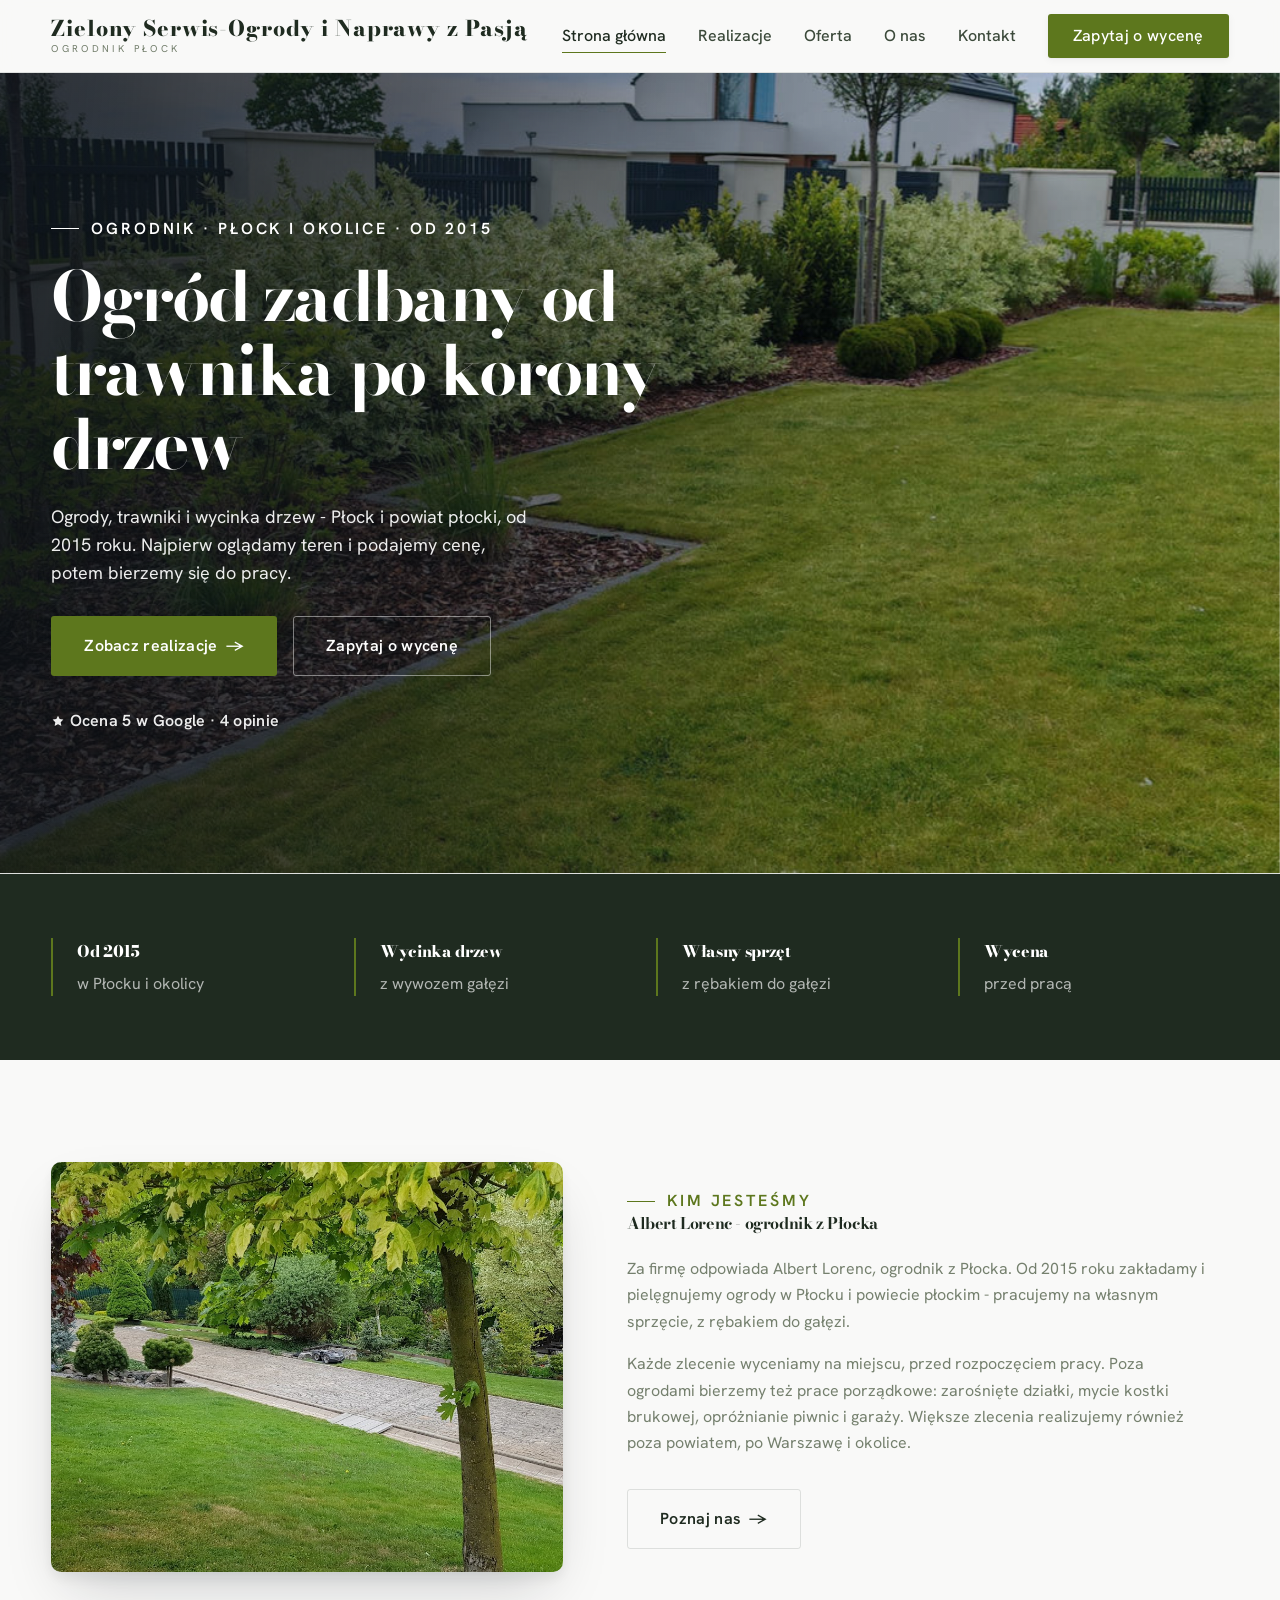
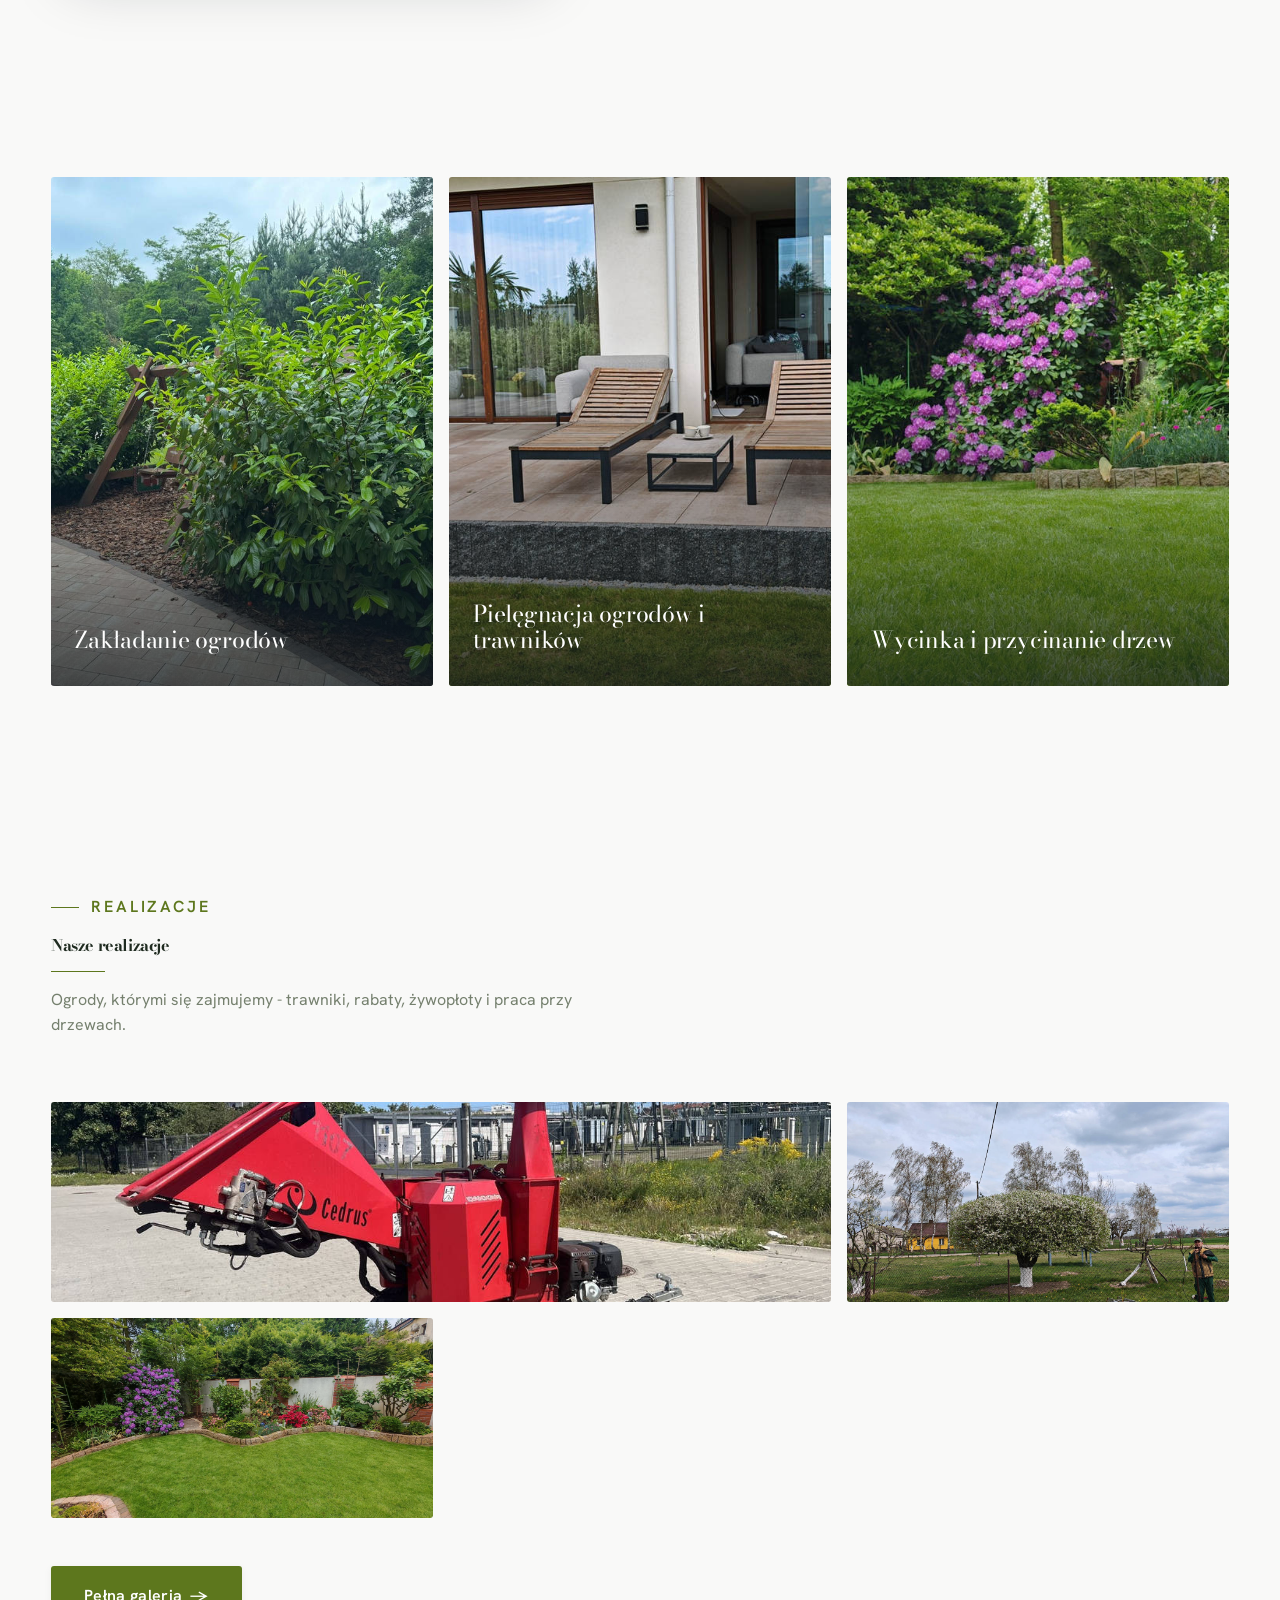
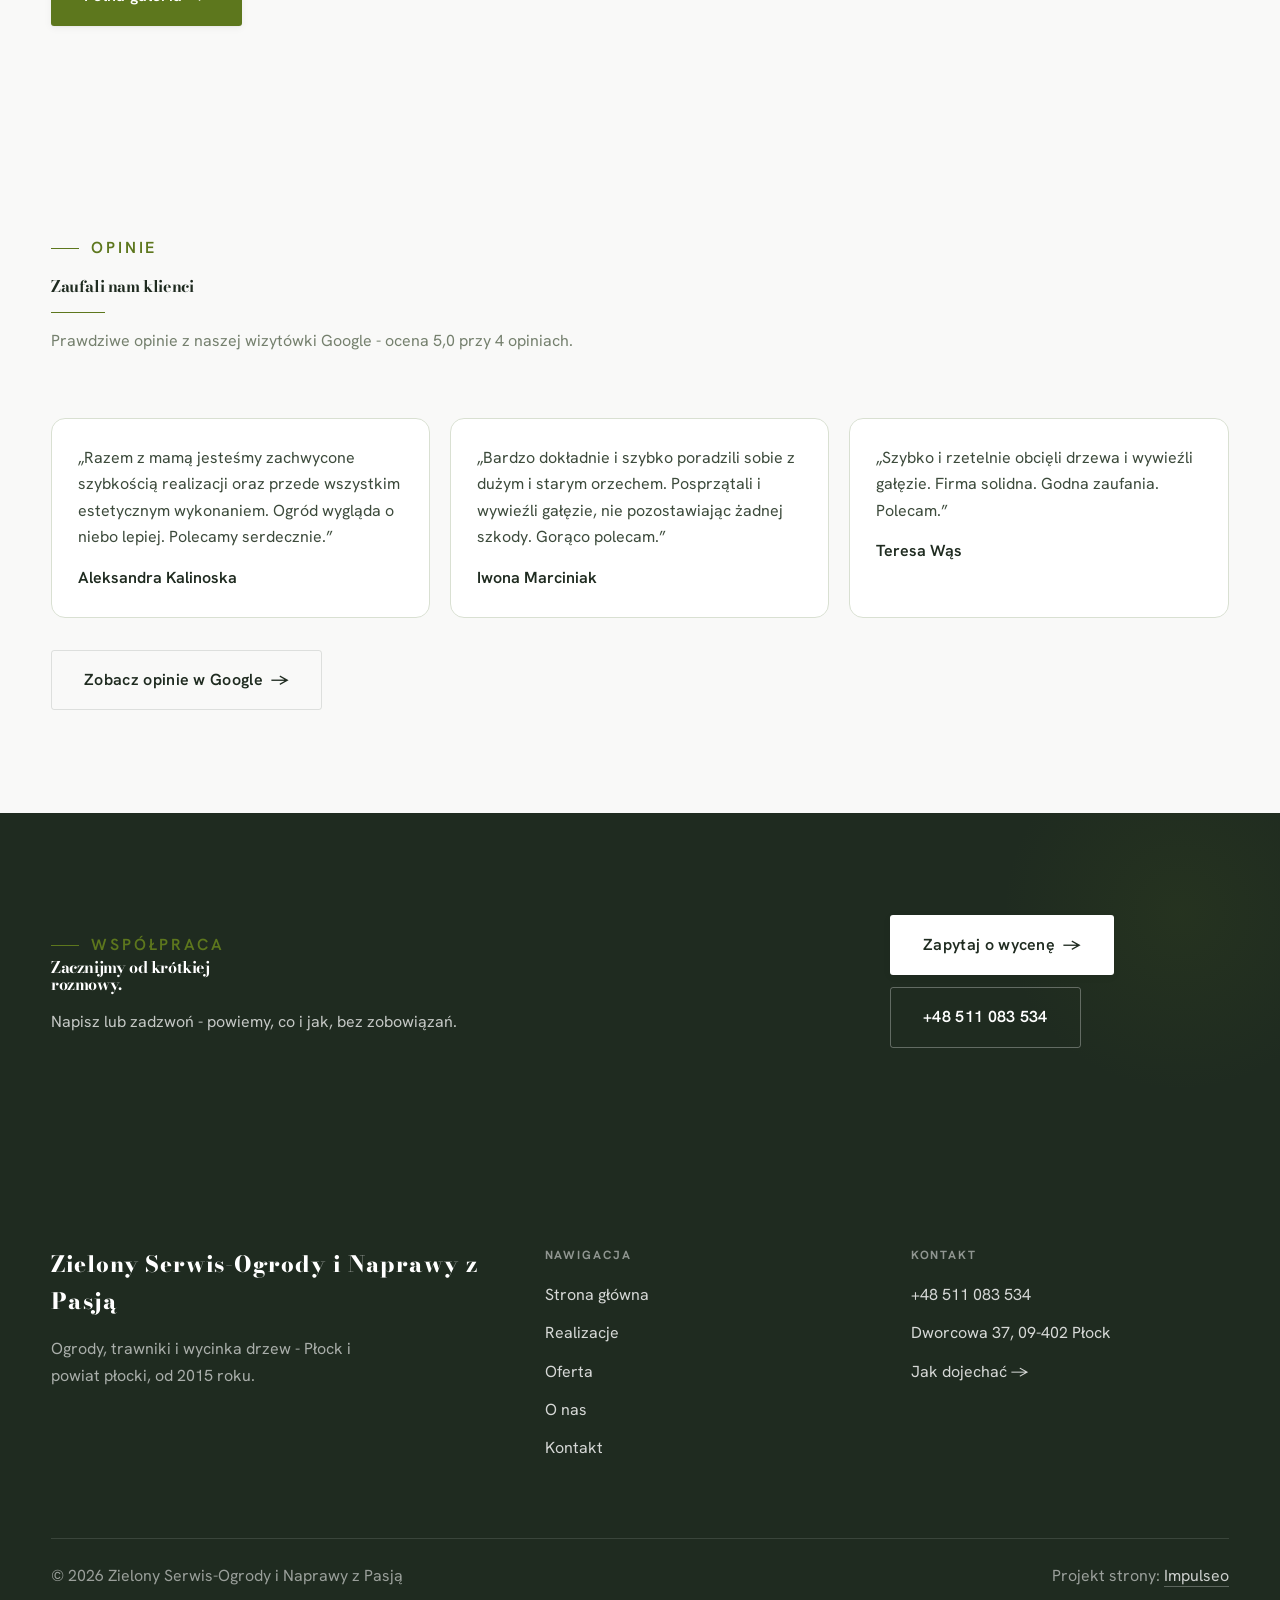
==== commit f6a1603c: "Stopka: podpis Impulseo z linkiem + poprawka znikajacego napisu w naglowku" ====
--- a/index.html
+++ b/index.html
@@ -148,7 +148,7 @@
     </div>
     <div class="foot-bot">
       <span>© 2026 Zielony Serwis-Ogrody i Naprawy z Pasją</span>
-      <span>Projekt strony: Krzysztof Brzeziński</span>
+      <span>Projekt strony: <a class="foot-credit" href="https://impulseo.pl" target="_blank" rel="noopener">Impulseo</a></span>
     </div>
   </div>
 </footer>
--- a/assets/styles.css
+++ b/assets/styles.css
@@ -1,7 +1,7 @@
 /* ============================================================
    STOLBASZ — premium, architektoniczny B2B fit-out
    Jasna paleta, zero brązu. System wg premium-web-craft.
-   Projekt strony: Krzysztof Brzeziński
+   Projekt strony: Impulseo (impulseo.pl)
    ============================================================ */
 
 :root{
@@ -409,3 +409,64 @@
 
 /* === auto-paleta ze zdjęć klienta (dopasowanie do estetyki socials) === */
 :root{--accent:#5D771D;--accent-d:#3E5011;--accent-soft:rgba(93,119,29,0.10);--paper:#F9F9F8;--paper-2:#EFEFED;--paper-3:#E8E8E5;}
+
+/* === HERO-FIT (29.07.2026) — hero DOPASOWUJE SIĘ do wysokości okna =========================
+   Zgłoszenie K. 29.07: na jego laptopie przyciski CTA w hero były ucięte dolną krawędzią
+   (Modern House). Pomiar headless (1512x879 → realny widok 792 px): dolna krawędź CTA
+   wypadała 123 px POD ekranem. Nawet przy maksymalnym oknie (982) było -20 px.
+
+   DLACZEGO POPRZEDNI FIX NIE DZIAŁAŁ: 27.07 dołożyliśmy @media(max-height:820px) — próg.
+   Widok K. ma ~792-895 px, czyli TUŻ NAD progiem → reguła w ogóle się nie włączała.
+   Progi są kruche: każdy inny laptop/dok/pasek zakładek przesuwa granicę.
+
+   ROZWIĄZANIE: zero progów. Każdy rozmiar, który decyduje o wysokości hero (typografia,
+   odstępy, padding), dostaje `min(dotychczasowa-wartość, X svh)` — czyli na wysokim ekranie
+   nic się nie zmienia, a im niższe okno, tym płynniej mniejsze. Treści NIE ucinamy.
+
+   Doklejane na SAM KONIEC styles.css (po motion) → wygrywa kaskadę, nie rusza reguł w miejscu.
+   Weryfikacja: tools-retrofit/measure_fold.py (mierzy zapas pod CTA dla 720/800/879/982). */
+
+/* ---------- HERO KINOWY (strona główna, rodziny „editorial") ---------- */
+.hero-cine .wrap{padding-block:min(var(--space-8),4svh)}
+.hero-cine .eyebrow{margin-bottom:min(var(--space-5),2svh)}
+.hero-cine h1{font-size:min(clamp(2.9rem,2rem + 4.4vw,5.2rem),7.6svh);
+  margin-bottom:min(var(--space-5),2.4svh)}
+.hero-cine .lead{font-size:min(1.125rem,2.3svh);line-height:1.55;
+  margin-bottom:min(var(--space-7),3.2svh)}
+
+/* ---------- HERO FACHOWCY — wariant A (pełny ekran) ---------- */
+.hf-panel{padding-top:min(clamp(6.5rem,13vh,9rem),11svh);
+  padding-bottom:min(clamp(2.6rem,6vh,3.6rem),4svh)}
+.hf-title{font-size:min(clamp(2.3rem,1.6rem + 3.2vw,4.3rem),7svh);
+  margin-top:min(var(--space-4),1.8svh);margin-bottom:min(var(--space-4),1.8svh)}
+.hf-lead{font-size:min(1.18rem,2.3svh);line-height:1.5}
+.hf-phone{margin-top:min(var(--space-6),2.8svh);margin-bottom:min(var(--space-5),2.2svh)}
+.hf-phone-num{font-size:min(clamp(2rem,1.5rem + 2.4vw,3.05rem),5.2svh)}
+.hf-trust{margin-top:min(var(--space-6),2.6svh);padding-top:min(var(--space-4),1.6svh)}
+
+/* Telefon: tam liczy się czytelność, nie upychanie — skalowanie wysokością wyłączone,
+   bo przy 844 px wysokości ekranu svh-limity zaczęłyby zmniejszać tekst bez potrzeby. */
+@media(max-width:680px){
+  .hero-cine h1{font-size:clamp(1.9rem,1.15rem + 4.4vw,2.7rem)}
+  .hero-cine .lead{font-size:.98rem}
+  .hf-title{font-size:clamp(2.1rem,1.6rem + 3.2vw,3rem)}
+  .hf-lead{font-size:1rem}
+  .hf-phone-num{font-size:clamp(1.9rem,1.5rem + 2.4vw,2.5rem)}
+}
+/* === /HERO-FIT === */
+
+
+/* ====== IMPULSEO-FIX-20260731 ======================================================
+   1) PODPIS w stopce jest teraz linkiem do impulseo.pl - ma być widocznie klikalny.
+   2) ŻYWY NAGŁÓWEK: warstwa przenikających kadrów (.mt-hero-layer) miała z-index:1, więc
+      lądowała NAD przyciemnieniem hero, a w rodzinie „fachowcy" nawet nad panelem z tekstem
+      (.hf-panel nie miał własnego z-index). Efekt: przy zmianie zdjęcia napis znikał i wracał.
+      Teraz warstwa idzie tam, gdzie zdjęcie tła (z-index:-2), a treść nagłówka dostaje twardy
+      z-index:3. Zmieniają się WYŁĄCZNIE zdjęcia w tle - napis stoi nieruchomo.
+      (hero-cine celowo pominięte: tam img ma z-index:0 i układ był poprawny.) */
+.foot-bot a.foot-credit{color:rgba(255,255,255,.78);text-decoration:none;border-bottom:1px solid rgba(255,255,255,.28)}
+.foot-bot a.foot-credit:hover{color:#fff;border-bottom-color:#fff}
+.hero-fach > img.mt-hero-layer,.hero-gastro > img.mt-hero-layer,.hero-auto > img.mt-hero-layer,
+.hero-dom > img.mt-hero-layer,.hero-studio > img.mt-hero-layer{z-index:-2}
+.hf-panel,.hf-inner,.hd-panel,.hk-panel,.ha-inner,.hs-inner,.hg-inner{position:relative;z-index:3}
+/* ====== koniec IMPULSEO-FIX-20260731 ====== */
